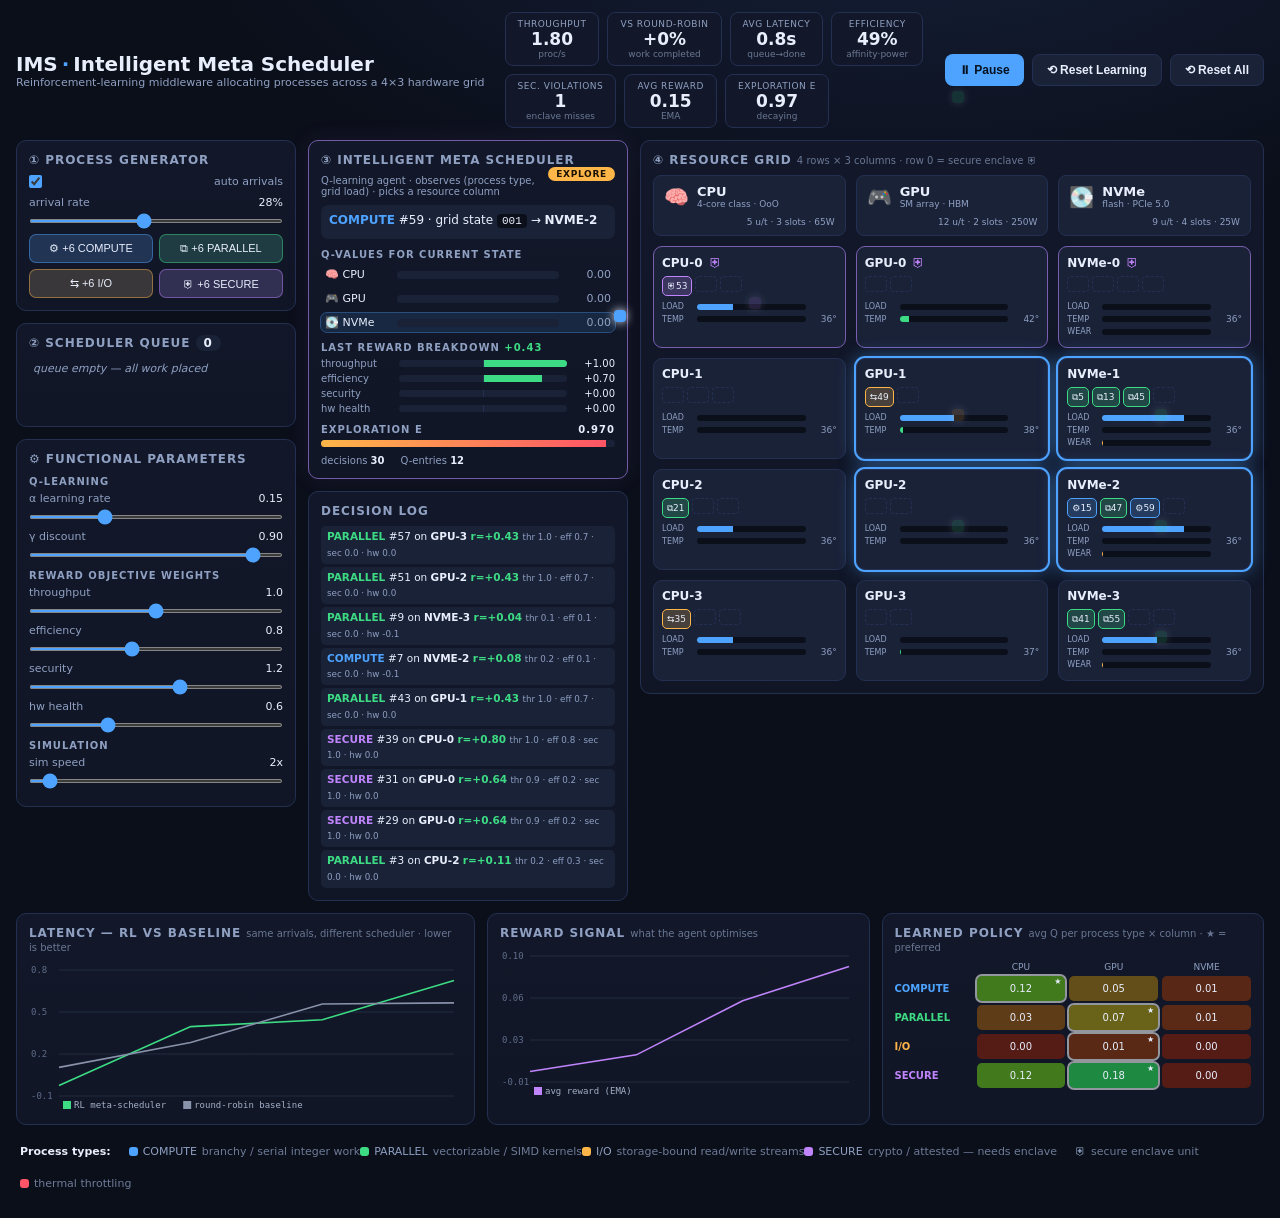
==== index.html @ 4cc22452 "Build IMS: RL-driven intelligent meta scheduler on a 4x3 hardware grid End-to-end working product, z" ====
<!DOCTYPE html>
<html lang="en">
<head>
  <meta charset="UTF-8" />
  <meta name="viewport" content="width=device-width, initial-scale=1.0" />
  <title>IMS — Intelligent Meta Scheduler · RL Resource Allocation</title>
  <link rel="stylesheet" href="css/styles.css" />
</head>
<body>

  <!-- ============ HEADER: identity + live KPIs + run controls ============ -->
  <header>
    <div class="brand">
      <h1>IMS<span>·</span>Intelligent Meta Scheduler</h1>
      <p>Reinforcement-learning middleware allocating processes across a 4×3 hardware grid</p>
    </div>
    <div class="kpis">
      <div class="kpi"><label>Throughput</label><b id="kpi-thr">0.00</b><small>proc/s</small></div>
      <div class="kpi"><label>vs Round-Robin</label><b id="kpi-adv">+0%</b><small>work completed</small></div>
      <div class="kpi"><label>Avg Latency</label><b id="kpi-lat">0.0s</b><small>queue→done</small></div>
      <div class="kpi"><label>Efficiency</label><b id="kpi-eff">0%</b><small>affinity·power</small></div>
      <div class="kpi"><label>Sec. Violations</label><b id="kpi-sec">0</b><small>enclave misses</small></div>
      <div class="kpi"><label>Avg Reward</label><b id="kpi-rew">0.00</b><small>EMA</small></div>
      <div class="kpi"><label>Exploration ε</label><b id="kpi-eps">1.00</b><small>decaying</small></div>
    </div>
    <div class="run-controls">
      <button id="btn-pause" class="btn">⏸ Pause</button>
      <button id="btn-reset-learning" class="btn btn-ghost" title="Wipe the Q-table and watch the agent relearn">⟲ Reset Learning</button>
      <button id="btn-reset-all" class="btn btn-ghost">⟲ Reset All</button>
    </div>
  </header>

  <!-- ============ MAIN: generator/queue → RL brain → resource grid ============ -->
  <main>
    <!-- STAGE 1: processes arrive and queue in the classic scheduler -->
    <section class="col-left">
      <div class="card">
        <h2>① Process Generator</h2>
        <div class="ctl-row"><label><input type="checkbox" id="ctl-auto" /> auto arrivals</label></div>
        <div class="ctl-row"><label>arrival rate <output id="ctl-arrival-val"></output></label>
          <input type="range" id="ctl-arrival" min="0.02" max="0.6" step="0.02" /></div>
        <div id="inject-btns" class="inject-grid"></div>
      </div>

      <div class="card">
        <h2>② Scheduler Queue <span class="count" id="queue-count">0</span></h2>
        <div id="queue" class="queue"></div>
      </div>

      <div class="card">
        <h2>⚙ Functional Parameters</h2>
        <h3>Q-learning</h3>
        <div class="ctl-row"><label>α learning rate <output id="ctl-alpha-val"></output></label>
          <input type="range" id="ctl-alpha" min="0.01" max="0.5" step="0.01" /></div>
        <div class="ctl-row"><label>γ discount <output id="ctl-gamma-val"></output></label>
          <input type="range" id="ctl-gamma" min="0" max="0.99" step="0.01" /></div>
        <h3>Reward objective weights</h3>
        <div class="ctl-row"><label>throughput <output id="ctl-wthr-val"></output></label>
          <input type="range" id="ctl-wthr" min="0" max="2" step="0.1" /></div>
        <div class="ctl-row"><label>efficiency <output id="ctl-weff-val"></output></label>
          <input type="range" id="ctl-weff" min="0" max="2" step="0.1" /></div>
        <div class="ctl-row"><label>security <output id="ctl-wsec-val"></output></label>
          <input type="range" id="ctl-wsec" min="0" max="2" step="0.1" /></div>
        <div class="ctl-row"><label>hw health <output id="ctl-whw-val"></output></label>
          <input type="range" id="ctl-whw" min="0" max="2" step="0.1" /></div>
        <h3>Simulation</h3>
        <div class="ctl-row"><label>sim speed <output id="ctl-speed-val"></output></label>
          <input type="range" id="ctl-speed" min="1" max="20" step="1" /></div>
      </div>
    </section>

    <!-- STAGE 2: the RL middleware making the placement decision -->
    <section class="col-mid">
      <div class="card brain" id="brain-card">
        <h2>③ Intelligent Meta Scheduler <span class="mode-badge" id="brain-mode">—</span></h2>
        <p class="brain-sub">Q-learning agent · observes (process type, grid load) · picks a resource column</p>
        <div class="brain-state" id="brain-state">waiting for first dispatch…</div>

        <h3>Q-values for current state</h3>
        <div id="q-bars"></div>

        <h3>Last reward breakdown <b id="rwd-total">–</b></h3>
        <div id="reward-bars"></div>

        <h3>Exploration ε <span class="eps-val" id="eps-val">1.000</span></h3>
        <div class="eps-track"><i id="eps-bar"></i></div>
        <div class="agent-meta">
          <span>decisions <b id="agent-decisions">0</b></span>
          <span>Q-entries <b id="agent-states">0</b></span>
        </div>
      </div>

      <div class="card">
        <h2>Decision Log</h2>
        <div id="decision-log" class="log"></div>
      </div>
    </section>

    <!-- STAGE 3: the 4x3 hardware grid executing the work -->
    <section class="col-right">
      <div class="card grid-card">
        <h2>④ Resource Grid <small>4 rows × 3 columns · row 0 = secure enclave ⛨</small></h2>
        <div class="grid-heads" id="grid-heads"></div>
        <div class="resource-grid" id="resource-grid"></div>
      </div>
    </section>
  </main>

  <!-- ============ FOOTER: learning evidence ============ -->
  <footer>
    <div class="card chart-card">
      <h2>Latency — RL vs baseline <small>same arrivals, different scheduler · lower is better</small></h2>
      <canvas id="chart-lat"></canvas>
    </div>
    <div class="card chart-card">
      <h2>Reward signal <small>what the agent optimises</small></h2>
      <canvas id="chart-rew"></canvas>
    </div>
    <div class="card chart-card">
      <h2>Learned Policy <small>avg Q per process type × column · ★ = preferred</small></h2>
      <div id="heatmap" class="heatmap"></div>
    </div>
  </footer>

  <div class="legend">
    <span class="lg-title">Process types:</span>
    <span id="legend-types"></span>
    <span class="lg-item">⛨ <em>secure enclave unit</em></span>
    <span class="lg-item"><i class="lg-dot" style="background:#ff5566"></i><em>thermal throttling</em></span>
  </div>

  <script src="js/config.js"></script>
  <script src="js/agent.js"></script>
  <script src="js/engine.js"></script>
  <script src="js/charts.js"></script>
  <script src="js/ui.js"></script>
  <script src="js/main.js"></script>
</body>
</html>
---- css/styles.css ----
/* ============================================================
 * IMS dashboard — dark ops-console theme
 * ============================================================ */
:root {
  --bg: #0b0f1a;
  --panel: #121829;
  --panel-2: #1a2238;
  --line: #233052;
  --text: #e8eefc;
  --dim: #8fa0c2;
  --accent: #4da3ff;
  --good: #3ddc84;
  --warn: #ffb648;
  --bad: #ff5566;
  --purple: #c084fc;
}

* { box-sizing: border-box; margin: 0; padding: 0; }

body {
  background: radial-gradient(1200px 600px at 70% -10%, #16203a 0%, var(--bg) 60%);
  color: var(--text);
  font-family: 'Segoe UI', system-ui, -apple-system, sans-serif;
  font-size: 13px;
  min-height: 100vh;
  padding: 12px 16px 20px;
}

h2 { font-size: 12px; letter-spacing: 0.08em; text-transform: uppercase; color: var(--dim); margin-bottom: 8px; }
h2 small { text-transform: none; letter-spacing: 0; font-weight: 400; opacity: 0.7; }
h3 { font-size: 10px; letter-spacing: 0.1em; text-transform: uppercase; color: var(--dim); margin: 10px 0 5px; }

.card {
  background: linear-gradient(180deg, var(--panel) 0%, #101626 100%);
  border: 1px solid var(--line);
  border-radius: 10px;
  padding: 12px;
}

/* ---------- header ---------- */
header {
  display: flex; align-items: center; gap: 20px; flex-wrap: wrap;
  padding-bottom: 12px;
}
.brand h1 { font-size: 20px; font-weight: 700; }
.brand h1 span { color: var(--accent); margin: 0 4px; }
.brand p { color: var(--dim); font-size: 11px; }

.kpis { display: flex; gap: 8px; flex: 1; flex-wrap: wrap; }
.kpi {
  background: var(--panel); border: 1px solid var(--line); border-radius: 8px;
  padding: 6px 12px; min-width: 92px; text-align: center;
}
.kpi label { display: block; font-size: 9px; text-transform: uppercase; letter-spacing: 0.06em; color: var(--dim); }
.kpi b { font-size: 17px; font-variant-numeric: tabular-nums; }
.kpi small { display: block; font-size: 9px; color: var(--dim); opacity: 0.7; }

.run-controls { display: flex; gap: 8px; }
.btn {
  background: var(--accent); border: none; color: #06101f; font-weight: 600;
  padding: 8px 14px; border-radius: 8px; cursor: pointer; font-size: 12px;
}
.btn:hover { filter: brightness(1.15); }
.btn-ghost { background: var(--panel-2); color: var(--text); border: 1px solid var(--line); }

/* ---------- main 3-stage layout ---------- */
main {
  display: grid;
  grid-template-columns: 280px 320px 1fr;
  gap: 12px;
  align-items: start;
}
.col-left, .col-mid, .col-right { display: flex; flex-direction: column; gap: 12px; }

/* ---------- generator & controls ---------- */
.ctl-row { margin-bottom: 8px; }
.ctl-row label { display: flex; justify-content: space-between; font-size: 11px; color: var(--dim); margin-bottom: 2px; }
.ctl-row output { color: var(--text); font-variant-numeric: tabular-nums; }
input[type='range'] { width: 100%; accent-color: var(--accent); height: 4px; }
input[type='checkbox'] { accent-color: var(--accent); }

.inject-grid { display: grid; grid-template-columns: 1fr 1fr; gap: 6px; margin-top: 8px; }
.btn-inject {
  background: color-mix(in srgb, var(--c) 14%, var(--panel-2));
  border: 1px solid color-mix(in srgb, var(--c) 45%, transparent);
  color: var(--text); border-radius: 7px; padding: 7px 4px; cursor: pointer; font-size: 11px;
}
.btn-inject:hover { background: color-mix(in srgb, var(--c) 28%, var(--panel-2)); }

/* ---------- queue ---------- */
.count { background: var(--panel-2); border-radius: 10px; padding: 1px 8px; color: var(--text); }
.queue { display: flex; flex-wrap: wrap; gap: 4px; min-height: 56px; align-content: flex-start; }
.queue-empty { color: var(--dim); font-size: 11px; font-style: italic; padding: 4px; }

.chip {
  display: inline-flex; align-items: center; gap: 2px;
  background: color-mix(in srgb, var(--c) 20%, var(--panel-2));
  border: 1px solid var(--c); color: var(--text);
  border-radius: 5px; padding: 2px 5px; font-size: 10px; font-variant-numeric: tabular-nums;
}
.chip-sm { font-size: 9px; padding: 1px 4px; }
.chip-more { --c: #8fa0c2; }

/* ---------- brain ---------- */
.brain { border-color: color-mix(in srgb, var(--purple) 50%, var(--line)); box-shadow: 0 0 24px rgba(192, 132, 252, 0.08); }
.brain-sub { font-size: 10px; color: var(--dim); margin-bottom: 8px; }
.brain-state { background: var(--panel-2); border-radius: 7px; padding: 8px; font-size: 12px; min-height: 34px; }
.brain-state code { background: #0b0f1a; padding: 1px 5px; border-radius: 4px; font-size: 11px; }

.mode-badge { float: right; font-size: 9px; padding: 2px 8px; border-radius: 9px; letter-spacing: 0.08em; background: var(--panel-2); }
.mode-explore { background: var(--warn); color: #1a1205; }
.mode-exploit { background: var(--good); color: #07210f; }

.qbar-row { display: grid; grid-template-columns: 64px 1fr 44px; gap: 8px; align-items: center; margin-bottom: 5px; border-radius: 6px; padding: 3px 4px; }
.q-chosen { background: rgba(77, 163, 255, 0.12); outline: 1px solid rgba(77, 163, 255, 0.4); }
.qbar-name { font-size: 11px; }
.qbar-track { height: 8px; background: var(--panel-2); border-radius: 4px; overflow: hidden; }
.qbar-track i { display: block; height: 100%; background: linear-gradient(90deg, var(--accent), var(--purple)); transition: width 0.15s; }
.qbar-val { font-size: 11px; text-align: right; font-variant-numeric: tabular-nums; color: var(--dim); }

.rwd-row { display: grid; grid-template-columns: 70px 1fr 40px; gap: 8px; align-items: center; margin-bottom: 4px; }
.rwd-name { font-size: 10px; color: var(--dim); }
.rwd-track { position: relative; height: 7px; background: var(--panel-2); border-radius: 4px; overflow: hidden; }
.rwd-track::after { content: ''; position: absolute; left: 50%; top: 0; bottom: 0; width: 1px; background: var(--line); }
.rwd-pos, .rwd-neg { position: absolute; top: 0; bottom: 0; transition: width 0.15s; }
.rwd-pos { left: 50%; background: var(--good); }
.rwd-neg { right: 50%; background: var(--bad); }
.rwd-val { font-size: 10px; text-align: right; font-variant-numeric: tabular-nums; }

.eps-track { height: 7px; background: var(--panel-2); border-radius: 4px; overflow: hidden; }
.eps-track i { display: block; height: 100%; background: linear-gradient(90deg, var(--warn), var(--bad)); transition: width 0.2s; }
.eps-val { float: right; color: var(--text); font-variant-numeric: tabular-nums; }
.agent-meta { display: flex; gap: 16px; margin-top: 8px; font-size: 10px; color: var(--dim); }
.agent-meta b { color: var(--text); }

/* ---------- decision log ---------- */
.log { display: flex; flex-direction: column; gap: 3px; font-size: 10.5px; min-height: 120px; }
.log-line { padding: 3px 6px; background: var(--panel-2); border-radius: 5px; line-height: 1.5; }
.log-line small { color: var(--dim); }
.log-pos { color: var(--good); font-weight: 600; }
.log-neg { color: var(--bad); font-weight: 600; }
.log-sys { color: var(--accent); }

/* ---------- resource grid (4 rows x 3 columns) ---------- */
.grid-heads { display: grid; grid-template-columns: repeat(3, 1fr); gap: 10px; margin-bottom: 10px; }
.col-head {
  display: flex; align-items: center; gap: 8px; flex-wrap: wrap;
  background: var(--panel-2); border: 1px solid var(--line); border-radius: 8px; padding: 8px 10px;
}
.col-icon { font-size: 20px; }
.col-name { font-weight: 700; font-size: 13px; }
.col-sub { font-size: 9px; color: var(--dim); }
.col-spec { font-size: 9px; color: var(--dim); margin-left: auto; text-align: right; }

.resource-grid { display: grid; grid-template-columns: repeat(3, 1fr); gap: 10px; }
.cell {
  background: var(--panel-2); border: 1px solid var(--line); border-radius: 9px;
  padding: 8px; transition: box-shadow 0.2s, border-color 0.2s;
}
.cell-isolated { border-color: color-mix(in srgb, var(--purple) 55%, var(--line)); }
.cell-hot { border-color: var(--bad); }
.cell-flash { box-shadow: 0 0 0 2px var(--accent), 0 0 18px rgba(77, 163, 255, 0.5); }

.cell-head { display: flex; align-items: center; gap: 6px; margin-bottom: 6px; }
.cell-name { font-weight: 600; font-size: 12px; }
.shield { color: var(--purple); font-size: 13px; }
.badge-throttle {
  display: none; margin-left: auto; font-size: 8px; letter-spacing: 0.08em;
  background: var(--bad); color: #2a0509; padding: 1px 5px; border-radius: 6px; font-weight: 700;
}

.slots { display: flex; flex-wrap: wrap; gap: 3px; min-height: 20px; margin-bottom: 6px; }
.slot-empty { width: 22px; height: 16px; border: 1px dashed var(--line); border-radius: 4px; }

.meter { display: grid; grid-template-columns: 30px 1fr 26px; gap: 5px; align-items: center; margin-bottom: 3px; }
.meter label { font-size: 8px; text-transform: uppercase; color: var(--dim); }
.meter .bar { grid-column: 2; height: 6px; background: #0b0f1a; border-radius: 3px; overflow: hidden; }
.meter .bar i { display: block; height: 100%; transition: width 0.15s, background 0.3s; }
.bar-load { background: var(--accent); }
.bar-temp { background: var(--good); }
.bar-wear { background: var(--warn); }
.temp-val { font-size: 9px; color: var(--dim); text-align: right; font-variant-numeric: tabular-nums; }

/* ---------- footer charts ---------- */
footer { display: grid; grid-template-columns: 1.2fr 1fr 1fr; gap: 12px; margin-top: 12px; }
.chart-card canvas { width: 100%; height: 150px; display: block; }

.heatmap { display: flex; flex-direction: column; gap: 4px; }
.hm-row { display: grid; grid-template-columns: 78px repeat(3, 1fr); gap: 4px; }
.hm-label { font-size: 10px; font-weight: 600; display: flex; align-items: center; }
.hm-cell-head { font-size: 9px; text-transform: uppercase; color: var(--dim); text-align: center; }
.hm-cell {
  border-radius: 5px; text-align: center; padding: 7px 0; font-size: 10px;
  font-variant-numeric: tabular-nums; transition: background 0.3s; position: relative;
}
.hm-best { outline: 2px solid rgba(255, 255, 255, 0.55); }
.hm-best::after { content: '★'; position: absolute; top: 1px; right: 4px; font-size: 8px; }

/* ---------- legend ---------- */
.legend { display: flex; gap: 18px; flex-wrap: wrap; margin-top: 12px; padding: 8px 4px; font-size: 11px; color: var(--dim); }
.lg-title { font-weight: 600; color: var(--text); }
.lg-item { display: inline-flex; align-items: center; gap: 5px; }
.lg-item em { font-style: normal; opacity: 0.75; }
.lg-dot { width: 9px; height: 9px; border-radius: 3px; display: inline-block; }

/* ---------- fly chip animation ---------- */
.fly-chip {
  position: fixed; width: 12px; height: 12px; border-radius: 4px; z-index: 99;
  pointer-events: none; transition: left 0.45s cubic-bezier(0.3, 0.7, 0.4, 1), top 0.45s cubic-bezier(0.3, 0.7, 0.4, 1), opacity 0.45s;
  box-shadow: 0 0 10px currentColor;
}

/* ---------- responsive ---------- */
@media (max-width: 1200px) {
  main { grid-template-columns: 1fr 1fr; }
  .col-right { grid-column: 1 / -1; }
  footer { grid-template-columns: 1fr; }
}
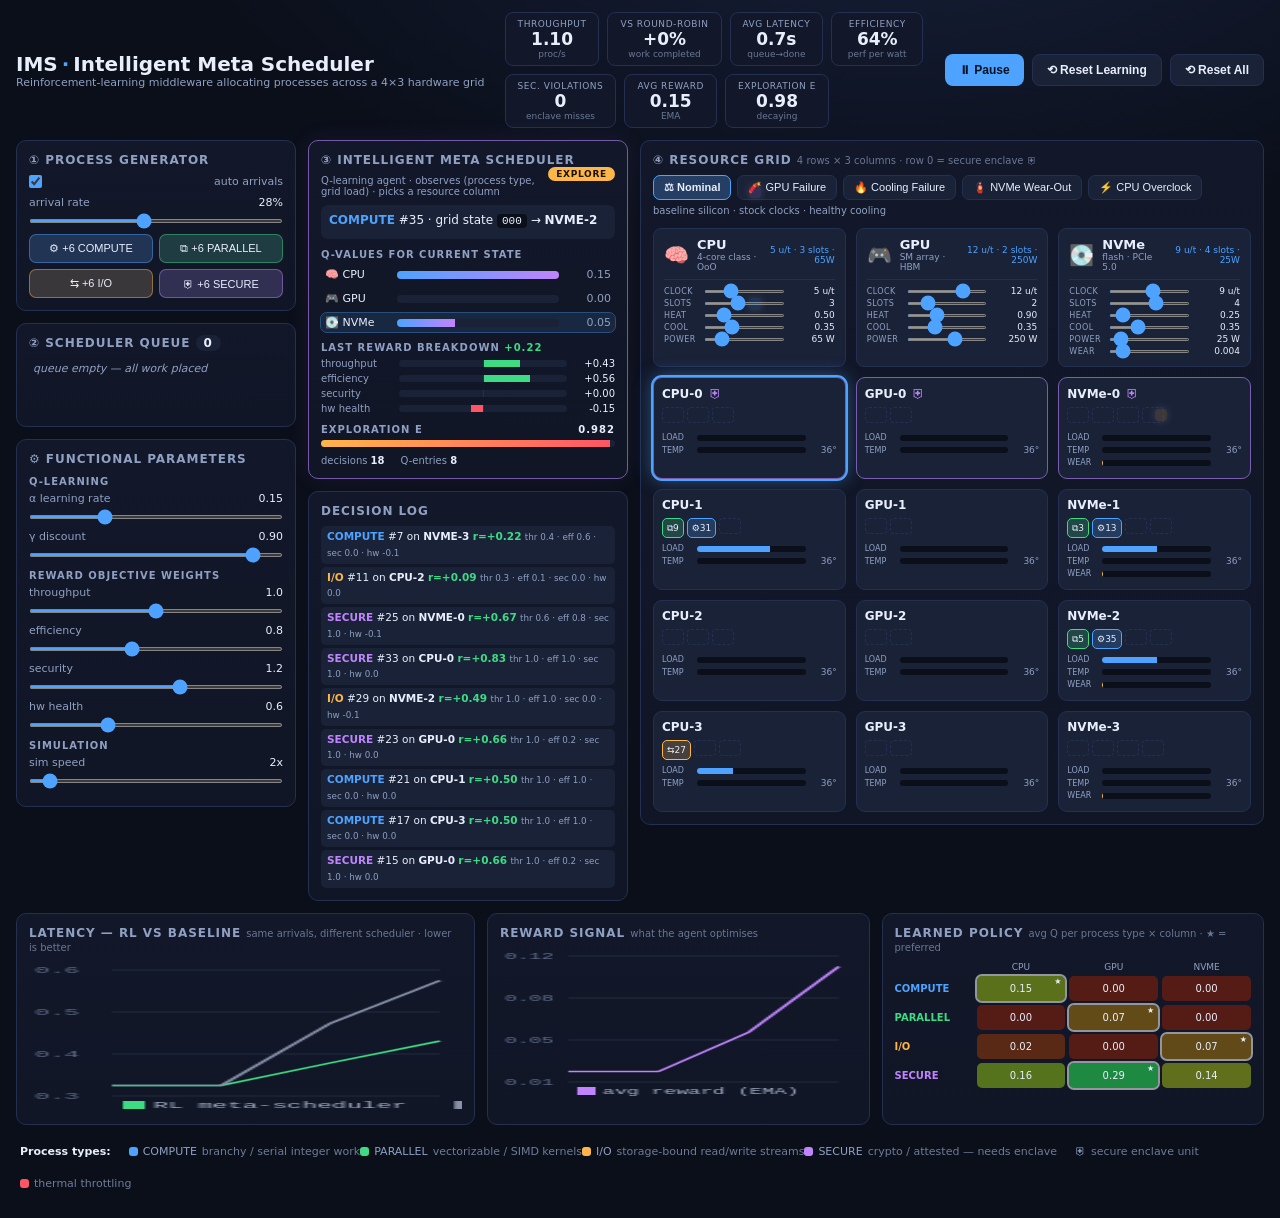
==== commit 0efa73c0: "Add live hardware tweakers, fleet condition presets, and adaptation proof Nothing is static anymore " ====
--- a/index.html
+++ b/index.html
@@ -18,7 +18,7 @@
       <div class="kpi"><label>Throughput</label><b id="kpi-thr">0.00</b><small>proc/s</small></div>
       <div class="kpi"><label>vs Round-Robin</label><b id="kpi-adv">+0%</b><small>work completed</small></div>
       <div class="kpi"><label>Avg Latency</label><b id="kpi-lat">0.0s</b><small>queue→done</small></div>
-      <div class="kpi"><label>Efficiency</label><b id="kpi-eff">0%</b><small>affinity·power</small></div>
+      <div class="kpi"><label>Efficiency</label><b id="kpi-eff">0%</b><small>perf per watt</small></div>
       <div class="kpi"><label>Sec. Violations</label><b id="kpi-sec">0</b><small>enclave misses</small></div>
       <div class="kpi"><label>Avg Reward</label><b id="kpi-rew">0.00</b><small>EMA</small></div>
       <div class="kpi"><label>Exploration ε</label><b id="kpi-eps">1.00</b><small>decaying</small></div>
@@ -100,6 +100,10 @@
     <section class="col-right">
       <div class="card grid-card">
         <h2>④ Resource Grid <small>4 rows × 3 columns · row 0 = secure enclave ⛨</small></h2>
+        <div class="preset-wrap">
+          <div class="preset-bar" id="preset-bar"></div>
+          <div class="preset-desc" id="preset-desc"></div>
+        </div>
         <div class="grid-heads" id="grid-heads"></div>
         <div class="resource-grid" id="resource-grid"></div>
       </div>
--- a/css/styles.css
+++ b/css/styles.css
@@ -141,16 +141,33 @@
 .log-neg { color: var(--bad); font-weight: 600; }
 .log-sys { color: var(--accent); }
 
+/* ---------- preset hardware conditions ---------- */
+.preset-wrap { margin-bottom: 10px; }
+.preset-bar { display: flex; gap: 6px; flex-wrap: wrap; }
+.btn-preset {
+  background: var(--panel-2); border: 1px solid var(--line); color: var(--text);
+  border-radius: 7px; padding: 5px 10px; cursor: pointer; font-size: 11px;
+}
+.btn-preset:hover { border-color: var(--accent); }
+.preset-active { background: color-mix(in srgb, var(--accent) 22%, var(--panel-2)); border-color: var(--accent); font-weight: 600; }
+.preset-desc { font-size: 10px; color: var(--dim); margin-top: 5px; min-height: 13px; }
+
 /* ---------- resource grid (4 rows x 3 columns) ---------- */
 .grid-heads { display: grid; grid-template-columns: repeat(3, 1fr); gap: 10px; margin-bottom: 10px; }
 .col-head {
-  display: flex; align-items: center; gap: 8px; flex-wrap: wrap;
   background: var(--panel-2); border: 1px solid var(--line); border-radius: 8px; padding: 8px 10px;
 }
+.col-title { display: flex; align-items: center; gap: 8px; }
 .col-icon { font-size: 20px; }
 .col-name { font-weight: 700; font-size: 13px; }
 .col-sub { font-size: 9px; color: var(--dim); }
-.col-spec { font-size: 9px; color: var(--dim); margin-left: auto; text-align: right; }
+.col-spec { font-size: 9px; color: var(--accent); margin-left: auto; text-align: right; font-variant-numeric: tabular-nums; }
+
+.col-tweaks { margin-top: 7px; border-top: 1px solid var(--line); padding-top: 6px; }
+.tweak-row { display: grid; grid-template-columns: 34px 1fr 44px; gap: 6px; align-items: center; margin-bottom: 2px; }
+.tweak-row label { font-size: 8px; text-transform: uppercase; letter-spacing: 0.05em; color: var(--dim); }
+.tweak-row input[type='range'] { height: 3px; }
+.tweak-row output { font-size: 9px; color: var(--text); text-align: right; font-variant-numeric: tabular-nums; }
 
 .resource-grid { display: grid; grid-template-columns: repeat(3, 1fr); gap: 10px; }
 .cell {
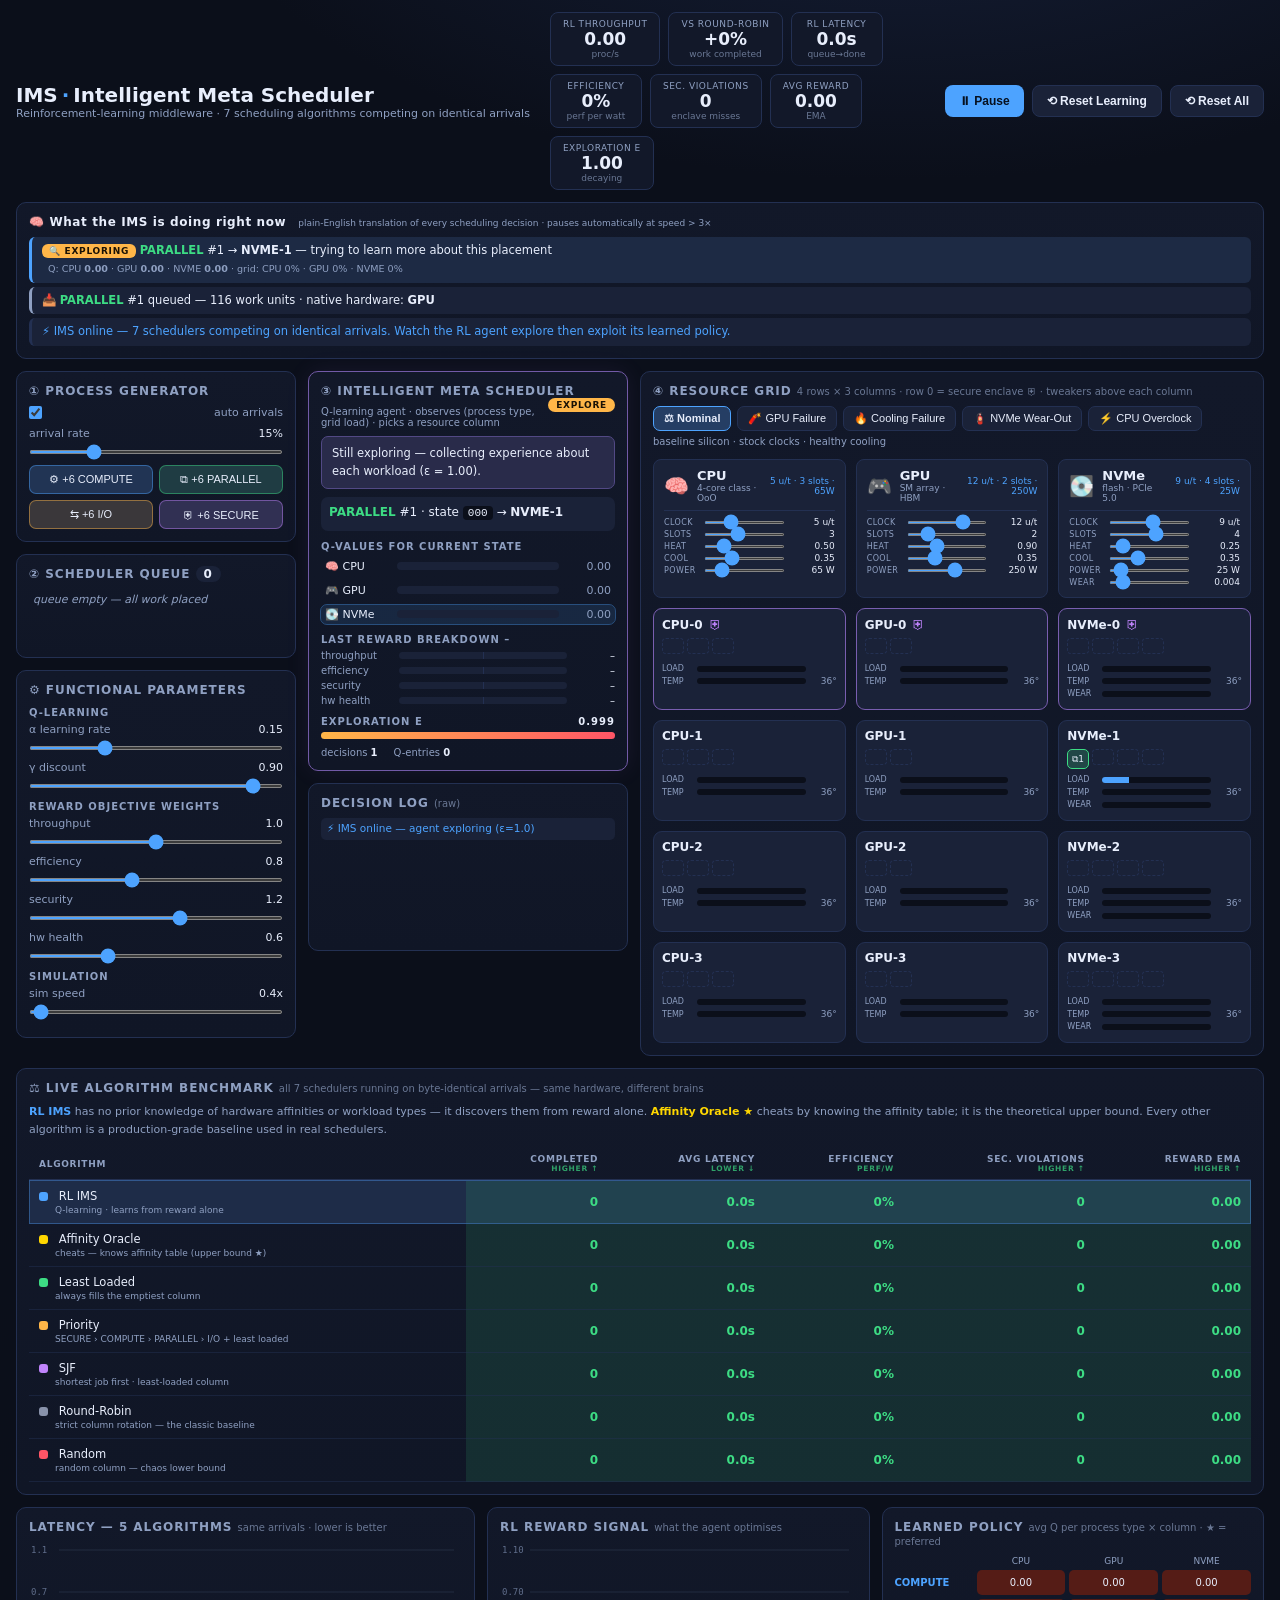
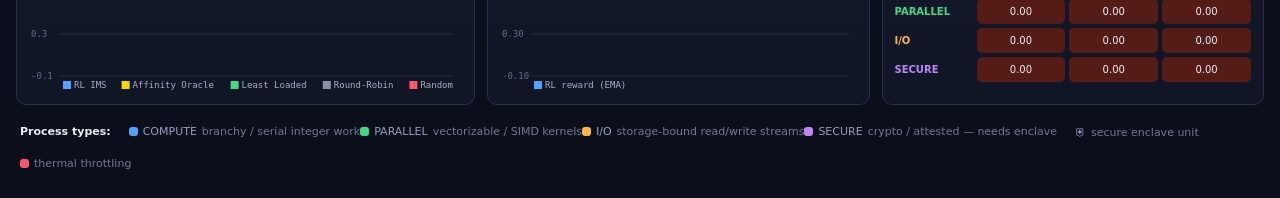
==== commit deb8789f: "Add narrator, 6 baseline algorithms, live benchmark table, slow default speed Narrator bar (plain-En" ====
--- a/index.html
+++ b/index.html
@@ -12,12 +12,12 @@
   <header>
     <div class="brand">
       <h1>IMS<span>·</span>Intelligent Meta Scheduler</h1>
-      <p>Reinforcement-learning middleware allocating processes across a 4×3 hardware grid</p>
+      <p>Reinforcement-learning middleware · 7 scheduling algorithms competing on identical arrivals</p>
     </div>
     <div class="kpis">
-      <div class="kpi"><label>Throughput</label><b id="kpi-thr">0.00</b><small>proc/s</small></div>
+      <div class="kpi"><label>RL Throughput</label><b id="kpi-thr">0.00</b><small>proc/s</small></div>
       <div class="kpi"><label>vs Round-Robin</label><b id="kpi-adv">+0%</b><small>work completed</small></div>
-      <div class="kpi"><label>Avg Latency</label><b id="kpi-lat">0.0s</b><small>queue→done</small></div>
+      <div class="kpi"><label>RL Latency</label><b id="kpi-lat">0.0s</b><small>queue→done</small></div>
       <div class="kpi"><label>Efficiency</label><b id="kpi-eff">0%</b><small>perf per watt</small></div>
       <div class="kpi"><label>Sec. Violations</label><b id="kpi-sec">0</b><small>enclave misses</small></div>
       <div class="kpi"><label>Avg Reward</label><b id="kpi-rew">0.00</b><small>EMA</small></div>
@@ -25,10 +25,19 @@
     </div>
     <div class="run-controls">
       <button id="btn-pause" class="btn">⏸ Pause</button>
-      <button id="btn-reset-learning" class="btn btn-ghost" title="Wipe the Q-table and watch the agent relearn">⟲ Reset Learning</button>
+      <button id="btn-reset-learning" class="btn btn-ghost" title="Wipe Q-table, watch agent relearn">⟲ Reset Learning</button>
       <button id="btn-reset-all" class="btn btn-ghost">⟲ Reset All</button>
     </div>
   </header>
+
+  <!-- ============ NARRATOR BAR ============ -->
+  <div class="narrator-wrap card">
+    <div class="narrator-head">
+      <span class="nar-title">🧠 What the IMS is doing right now</span>
+      <span class="nar-hint">plain-English translation of every scheduling decision · pauses automatically at speed &gt; 3×</span>
+    </div>
+    <div id="narrator" class="narrator"></div>
+  </div>
 
   <!-- ============ MAIN: generator/queue → RL brain → resource grid ============ -->
   <main>
@@ -65,7 +74,7 @@
           <input type="range" id="ctl-whw" min="0" max="2" step="0.1" /></div>
         <h3>Simulation</h3>
         <div class="ctl-row"><label>sim speed <output id="ctl-speed-val"></output></label>
-          <input type="range" id="ctl-speed" min="1" max="20" step="1" /></div>
+          <input type="range" id="ctl-speed" min="0.1" max="20" step="0.1" /></div>
       </div>
     </section>
 
@@ -74,7 +83,8 @@
       <div class="card brain" id="brain-card">
         <h2>③ Intelligent Meta Scheduler <span class="mode-badge" id="brain-mode">—</span></h2>
         <p class="brain-sub">Q-learning agent · observes (process type, grid load) · picks a resource column</p>
-        <div class="brain-state" id="brain-state">waiting for first dispatch…</div>
+        <div class="brain-explain" id="brain-explain">Waiting for first dispatch…</div>
+        <div class="brain-state" id="brain-state"></div>
 
         <h3>Q-values for current state</h3>
         <div id="q-bars"></div>
@@ -91,7 +101,7 @@
       </div>
 
       <div class="card">
-        <h2>Decision Log</h2>
+        <h2>Decision Log <small>(raw)</small></h2>
         <div id="decision-log" class="log"></div>
       </div>
     </section>
@@ -99,7 +109,7 @@
     <!-- STAGE 3: the 4x3 hardware grid executing the work -->
     <section class="col-right">
       <div class="card grid-card">
-        <h2>④ Resource Grid <small>4 rows × 3 columns · row 0 = secure enclave ⛨</small></h2>
+        <h2>④ Resource Grid <small>4 rows × 3 columns · row 0 = secure enclave ⛨ · tweakers above each column</small></h2>
         <div class="preset-wrap">
           <div class="preset-bar" id="preset-bar"></div>
           <div class="preset-desc" id="preset-desc"></div>
@@ -110,14 +120,25 @@
     </section>
   </main>
 
+  <!-- ============ BENCHMARK: 7 algorithms compared live ============ -->
+  <section class="bench-section card">
+    <h2>⚖ Live Algorithm Benchmark <small>all 7 schedulers running on byte-identical arrivals — same hardware, different brains</small></h2>
+    <p class="bench-note">
+      <b style="color:#4da3ff">RL IMS</b> has no prior knowledge of hardware affinities or workload types — it discovers them from reward alone.
+      <b style="color:#ffd700">Affinity Oracle ★</b> cheats by knowing the affinity table; it is the theoretical upper bound.
+      Every other algorithm is a production-grade baseline used in real schedulers.
+    </p>
+    <div id="bench-table-wrap"></div>
+  </section>
+
   <!-- ============ FOOTER: learning evidence ============ -->
   <footer>
     <div class="card chart-card">
-      <h2>Latency — RL vs baseline <small>same arrivals, different scheduler · lower is better</small></h2>
+      <h2>Latency — 5 algorithms <small>same arrivals · lower is better</small></h2>
       <canvas id="chart-lat"></canvas>
     </div>
     <div class="card chart-card">
-      <h2>Reward signal <small>what the agent optimises</small></h2>
+      <h2>RL Reward signal <small>what the agent optimises</small></h2>
       <canvas id="chart-rew"></canvas>
     </div>
     <div class="card chart-card">
--- a/css/styles.css
+++ b/css/styles.css
@@ -141,6 +141,75 @@
 .log-neg { color: var(--bad); font-weight: 600; }
 .log-sys { color: var(--accent); }
 
+/* ---------- narrator bar ---------- */
+.narrator-wrap { margin-bottom: 12px; }
+.narrator-head { display: flex; align-items: baseline; gap: 12px; margin-bottom: 8px; }
+.nar-title { font-size: 12px; font-weight: 700; letter-spacing: 0.05em; color: var(--text); }
+.nar-hint { font-size: 9px; color: var(--dim); }
+.narrator { display: flex; flex-direction: column; gap: 4px; max-height: 210px; overflow-y: auto; }
+.narrator::-webkit-scrollbar { width: 4px; }
+.narrator::-webkit-scrollbar-thumb { background: var(--line); border-radius: 2px; }
+
+.nar-line {
+  font-size: 11.5px; line-height: 1.55; padding: 5px 10px;
+  border-radius: 6px; background: var(--panel-2); border-left: 3px solid var(--line);
+  animation: nar-in 0.25s ease;
+}
+@keyframes nar-in { from { opacity: 0; transform: translateY(-6px); } to { opacity: 1; transform: none; } }
+
+.nar-arrive   { border-color: var(--dim); }
+.nar-dispatch { border-color: var(--accent); background: color-mix(in srgb, var(--accent) 6%, var(--panel-2)); }
+.nar-complete { border-color: var(--good); }
+.nar-warn     { border-color: var(--bad); background: color-mix(in srgb, var(--bad) 6%, var(--panel-2)); }
+.nar-summary  { border-color: var(--purple); background: color-mix(in srgb, var(--purple) 7%, var(--panel-2)); }
+.nar-alert    { border-color: var(--warn); background: color-mix(in srgb, var(--warn) 10%, var(--panel-2)); }
+.nar-sys      { color: var(--accent); }
+.nar-line small { color: var(--dim); margin-left: 6px; }
+.nar-mode { font-size: 9px; padding: 2px 7px; border-radius: 6px; font-weight: 700; letter-spacing: 0.08em; }
+.nar-explore { background: var(--warn); color: #1a1205; }
+.nar-exploit { background: var(--good); color: #07210f; }
+
+/* ---------- brain explain box ---------- */
+.brain-explain {
+  background: color-mix(in srgb, var(--purple) 9%, var(--panel-2));
+  border: 1px solid color-mix(in srgb, var(--purple) 30%, var(--line));
+  border-radius: 7px; padding: 8px 10px; font-size: 11.5px; line-height: 1.5;
+  margin-bottom: 8px; min-height: 34px; color: var(--text);
+}
+
+/* ---------- benchmark table ---------- */
+.bench-section { margin-top: 12px; }
+.bench-note { font-size: 11px; color: var(--dim); margin-bottom: 10px; line-height: 1.6; }
+
+.bench-table { width: 100%; border-collapse: collapse; font-size: 11.5px; }
+.bench-table thead tr { border-bottom: 2px solid var(--line); }
+.bench-table th {
+  padding: 6px 10px; text-align: right; font-size: 9px; text-transform: uppercase;
+  letter-spacing: 0.08em; color: var(--dim); font-weight: 600;
+}
+.bench-table th:first-child { text-align: left; }
+.bench-table th small { display: block; color: var(--good); opacity: 0.7; }
+
+.bench-row { border-bottom: 1px solid rgba(35,48,82,0.5); transition: background 0.2s; }
+.bench-row:hover { background: rgba(77,163,255,0.05); }
+.bench-rl {
+  background: color-mix(in srgb, var(--accent) 8%, var(--panel-2));
+  outline: 1px solid color-mix(in srgb, var(--accent) 35%, transparent);
+  outline-offset: -1px;
+}
+
+.bench-algo-name { padding: 8px 10px; min-width: 160px; }
+.bench-dot { width: 9px; height: 9px; border-radius: 3px; display: inline-block; margin-right: 7px; vertical-align: middle; }
+.bench-desc { font-size: 9px; color: var(--dim); margin-top: 2px; padding-left: 16px; }
+.oracle-tag { font-size: 9px; color: #ffd700; font-style: normal; }
+
+.bench-val {
+  padding: 8px 10px; text-align: right; font-variant-numeric: tabular-nums;
+  font-size: 12px; transition: background 0.4s, color 0.4s;
+}
+.bench-best  { background: rgba(61,220,132,0.12); color: var(--good); font-weight: 700; }
+.bench-worst { background: rgba(255,85,102,0.10); color: var(--bad); }
+
 /* ---------- preset hardware conditions ---------- */
 .preset-wrap { margin-bottom: 10px; }
 .preset-bar { display: flex; gap: 6px; flex-wrap: wrap; }
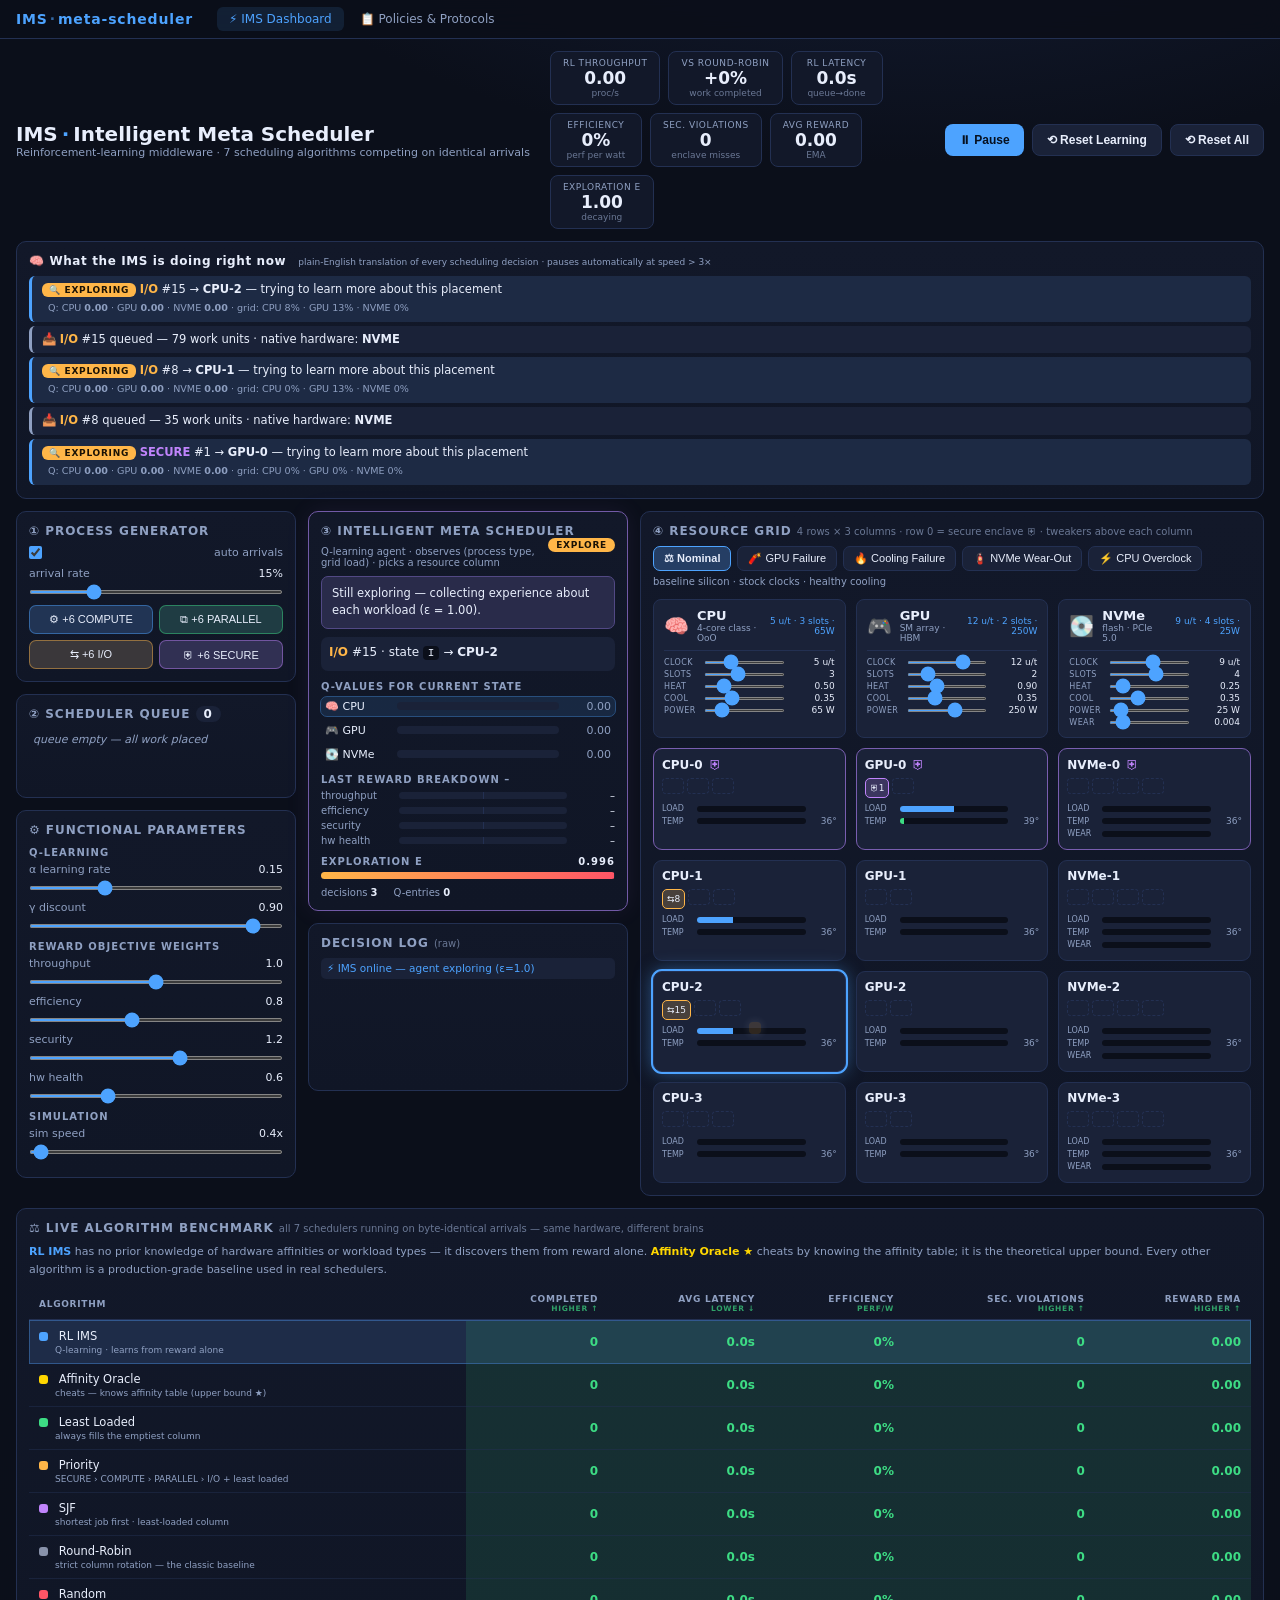
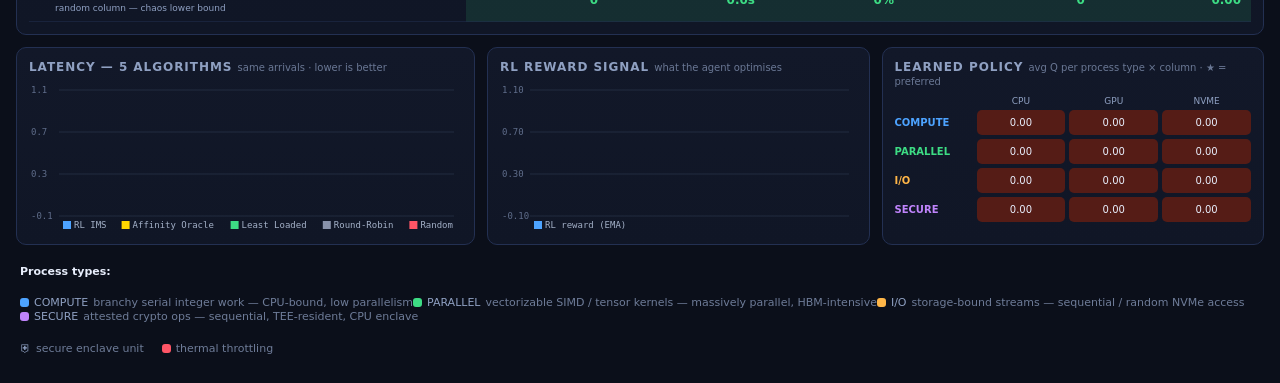
==== commit a8f7bed5: "Replace static affinity table with physics-based computeAffinity(); add Policies & Protocols page Co" ====
--- a/index.html
+++ b/index.html
@@ -7,6 +7,8 @@
   <link rel="stylesheet" href="css/styles.css" />
 </head>
 <body>
+
+  <div id="global-nav"></div>
 
   <!-- ============ HEADER: identity + live KPIs + run controls ============ -->
   <header>
@@ -154,6 +156,7 @@
     <span class="lg-item"><i class="lg-dot" style="background:#ff5566"></i><em>thermal throttling</em></span>
   </div>
 
+  <script src="js/nav.js"></script>
   <script src="js/config.js"></script>
   <script src="js/agent.js"></script>
   <script src="js/engine.js"></script>
--- a/css/styles.css
+++ b/css/styles.css
@@ -23,8 +23,35 @@
   font-family: 'Segoe UI', system-ui, -apple-system, sans-serif;
   font-size: 13px;
   min-height: 100vh;
-  padding: 12px 16px 20px;
-}
+  padding: 0 16px 20px;
+}
+
+/* ---------- global nav ---------- */
+#global-nav {
+  position: sticky; top: 0; z-index: 100;
+  background: rgba(11, 15, 26, 0.92);
+  backdrop-filter: blur(10px);
+  border-bottom: 1px solid var(--line);
+  margin: 0 -16px 12px;
+  padding: 0 16px;
+}
+.nav-inner {
+  display: flex; align-items: center; gap: 24px;
+  max-width: 1800px; margin: 0 auto; height: 38px;
+}
+.nav-brand {
+  font-size: 14px; font-weight: 700; color: var(--accent); letter-spacing: 0.06em;
+  flex-shrink: 0;
+}
+.nav-brand-dot { color: #4da3ff; opacity: 0.6; margin: 0 2px; }
+.nav-links { display: flex; gap: 4px; }
+.nav-link {
+  display: inline-block; padding: 5px 12px; border-radius: 6px;
+  color: var(--dim); text-decoration: none; font-size: 12px; font-weight: 500;
+  transition: background 0.15s, color 0.15s;
+}
+.nav-link:hover { background: var(--panel-2); color: var(--text); }
+.nav-link.nav-active { background: rgba(77, 163, 255, 0.12); color: var(--accent); }
 
 h2 { font-size: 12px; letter-spacing: 0.08em; text-transform: uppercase; color: var(--dim); margin-bottom: 8px; }
 h2 small { text-transform: none; letter-spacing: 0; font-weight: 400; opacity: 0.7; }
